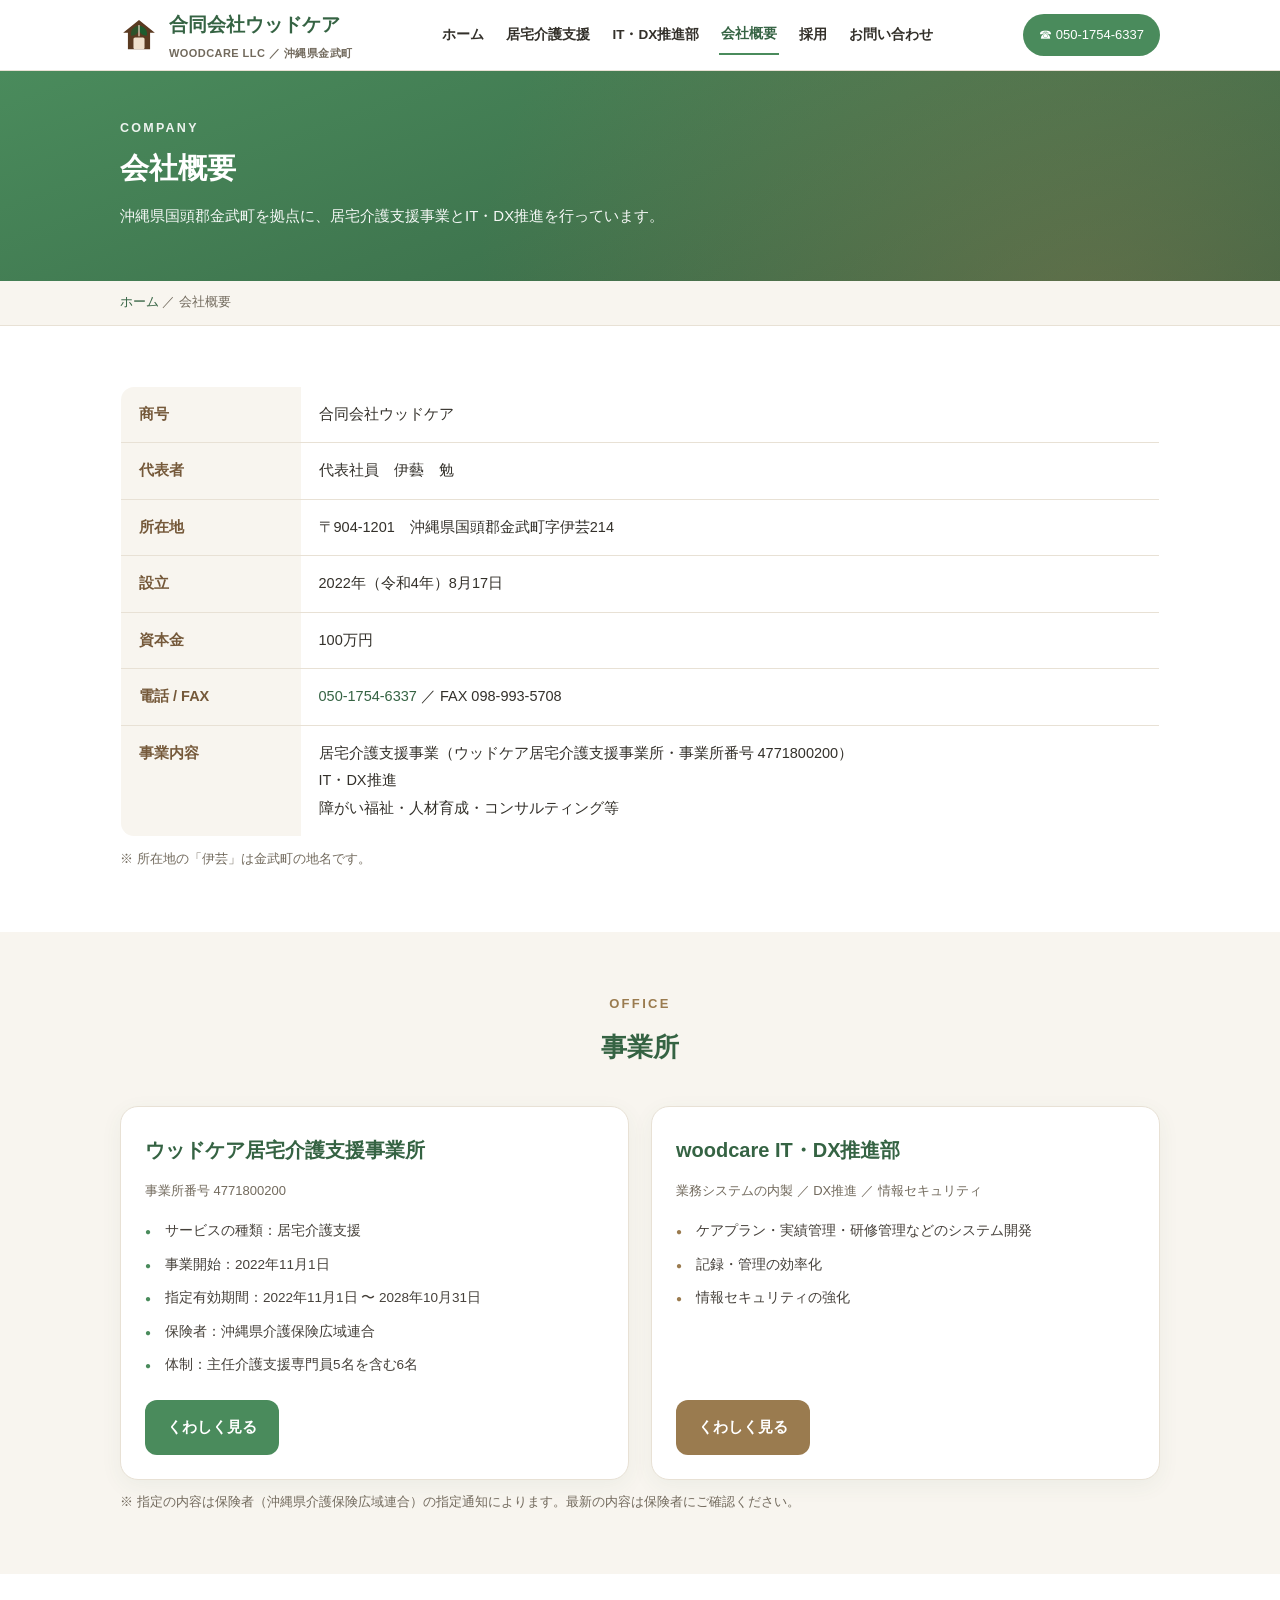
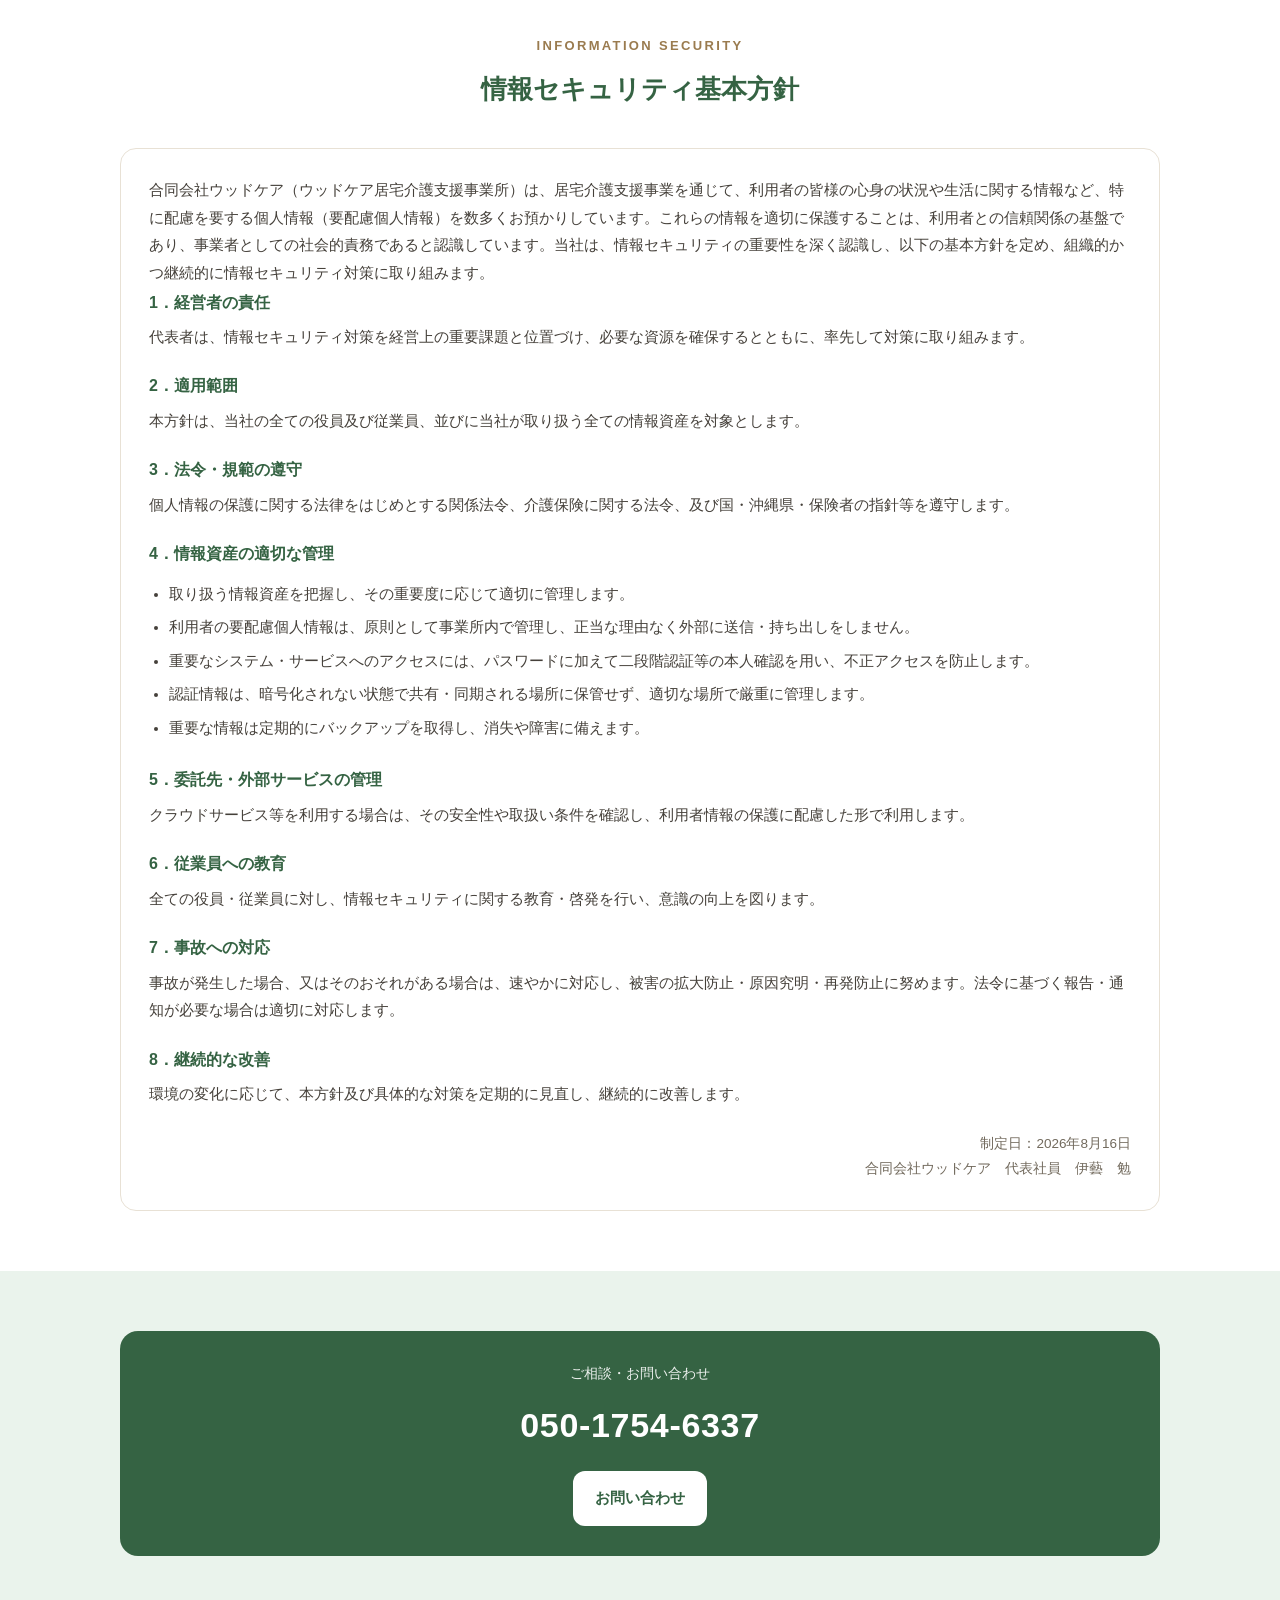
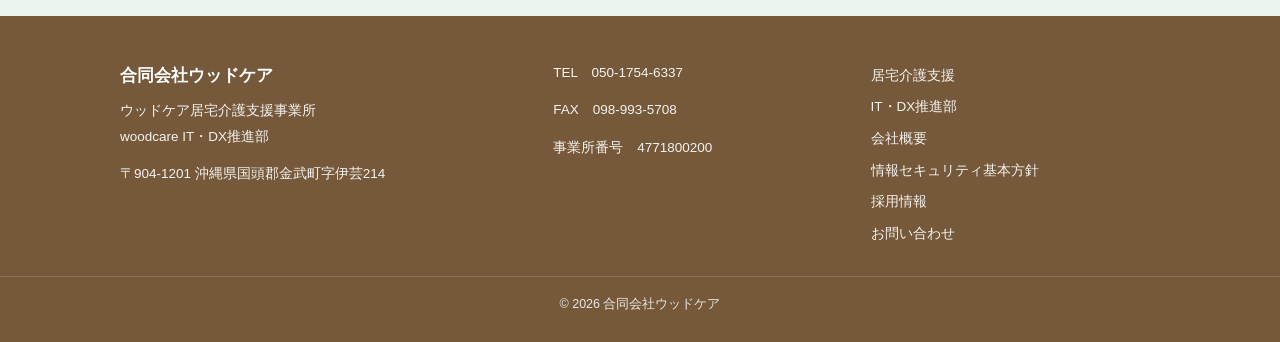
==== company.html @ 5dd9e66e "サイトの土台をつくる（6ページ・共通ヘッダー／フッター・共通CSS） - index / kaigo / dx / company / recruit / contact の6ページ - 全ページ共通" ====
<!DOCTYPE html>
<html lang="ja">
<head>
<meta charset="UTF-8">
<meta name="viewport" content="width=device-width, initial-scale=1.0">
<title>会社概要・情報セキュリティ基本方針｜合同会社ウッドケア</title>
<meta name="description" content="合同会社ウッドケア（沖縄県国頭郡金武町字伊芸214）の会社概要と、情報セキュリティ基本方針を掲載しています。">
<link rel="stylesheet" href="style.css">
<link rel="icon" href="images/logo.svg" type="image/svg+xml">
</head>
<body>

<header>
  <div class="wrap nav">
    <a class="brand" href="index.html">
      <img class="logo" src="images/logo.svg" alt="" width="38" height="38">
      <span>合同会社ウッドケア<small>WOODCARE LLC ／ 沖縄県金武町</small></span>
    </a>
    <ul>
      <li><a href="index.html">ホーム</a></li>
      <li><a href="kaigo.html">居宅介護支援</a></li>
      <li><a href="dx.html">IT・DX推進部</a></li>
      <li><a href="company.html" aria-current="page">会社概要</a></li>
      <li><a href="recruit.html">採用</a></li>
      <li><a href="contact.html">お問い合わせ</a></li>
    </ul>
    <a class="tel" href="tel:05017546337">☎ 050-1754-6337</a>
  </div>
</header>

<div class="pagehead">
  <div class="wrap">
    <div class="t">COMPANY</div>
    <h1>会社概要</h1>
    <p>沖縄県国頭郡金武町を拠点に、居宅介護支援事業とIT・DX推進を行っています。</p>
  </div>
</div>
<div class="crumb"><div class="wrap"><a href="index.html">ホーム</a> ／ 会社概要</div></div>

<section>
  <div class="wrap">
    <table class="table">
      <tr><th>商号</th><td>合同会社ウッドケア</td></tr>
      <tr><th>代表者</th><td>代表社員　伊藝　勉</td></tr>
      <tr><th>所在地</th><td>〒904-1201　沖縄県国頭郡金武町字伊芸214</td></tr>
      <tr><th>設立</th><td>2022年（令和4年）8月17日</td></tr>
      <tr><th>資本金</th><td>100万円</td></tr>
      <tr><th>電話 / FAX</th><td><a href="tel:05017546337">050-1754-6337</a> ／ FAX 098-993-5708</td></tr>
      <tr><th>事業内容</th><td>
        居宅介護支援事業（ウッドケア居宅介護支援事業所・事業所番号 4771800200）<br>
        IT・DX推進<br>
        障がい福祉・人材育成・コンサルティング等
      </td></tr>
    </table>
    <p class="note">※ 所在地の「伊芸」は金武町の地名です。</p>
  </div>
</section>

<section class="band">
  <div class="wrap">
    <div class="sec-head">
      <div class="sec-t">OFFICE</div>
      <h2 class="sec-h">事業所</h2>
    </div>
    <div class="cards2">
      <div class="card care"><div class="body">
        <h3>ウッドケア居宅介護支援事業所</h3>
        <div class="sub">事業所番号 4771800200</div>
        <ul>
          <li>サービスの種類：居宅介護支援</li>
          <li>事業開始：2022年11月1日</li>
          <li>指定有効期間：2022年11月1日 〜 2028年10月31日</li>
          <li>保険者：沖縄県介護保険広域連合</li>
          <li>体制：主任介護支援専門員5名を含む6名</li>
        </ul>
        <div class="more"><a class="btn btn-g" href="kaigo.html">くわしく見る</a></div>
      </div></div>
      <div class="card dx"><div class="body">
        <h3>woodcare IT・DX推進部</h3>
        <div class="sub">業務システムの内製 ／ DX推進 ／ 情報セキュリティ</div>
        <ul>
          <li>ケアプラン・実績管理・研修管理などのシステム開発</li>
          <li>記録・管理の効率化</li>
          <li>情報セキュリティの強化</li>
        </ul>
        <div class="more"><a class="btn btn-b" href="dx.html">くわしく見る</a></div>
      </div></div>
    </div>
    <p class="note">※ 指定の内容は保険者（沖縄県介護保険広域連合）の指定通知によります。最新の内容は保険者にご確認ください。</p>
  </div>
</section>

<section id="security">
  <div class="wrap">
    <div class="sec-head">
      <div class="sec-t">INFORMATION SECURITY</div>
      <h2 class="sec-h">情報セキュリティ基本方針</h2>
    </div>
    <div class="policy">
      <p>合同会社ウッドケア（ウッドケア居宅介護支援事業所）は、居宅介護支援事業を通じて、利用者の皆様の心身の状況や生活に関する情報など、特に配慮を要する個人情報（要配慮個人情報）を数多くお預かりしています。これらの情報を適切に保護することは、利用者との信頼関係の基盤であり、事業者としての社会的責務であると認識しています。当社は、情報セキュリティの重要性を深く認識し、以下の基本方針を定め、組織的かつ継続的に情報セキュリティ対策に取り組みます。</p>

      <h3>1．経営者の責任</h3>
      <p>代表者は、情報セキュリティ対策を経営上の重要課題と位置づけ、必要な資源を確保するとともに、率先して対策に取り組みます。</p>

      <h3>2．適用範囲</h3>
      <p>本方針は、当社の全ての役員及び従業員、並びに当社が取り扱う全ての情報資産を対象とします。</p>

      <h3>3．法令・規範の遵守</h3>
      <p>個人情報の保護に関する法律をはじめとする関係法令、介護保険に関する法令、及び国・沖縄県・保険者の指針等を遵守します。</p>

      <h3>4．情報資産の適切な管理</h3>
      <ul>
        <li>取り扱う情報資産を把握し、その重要度に応じて適切に管理します。</li>
        <li>利用者の要配慮個人情報は、原則として事業所内で管理し、正当な理由なく外部に送信・持ち出しをしません。</li>
        <li>重要なシステム・サービスへのアクセスには、パスワードに加えて二段階認証等の本人確認を用い、不正アクセスを防止します。</li>
        <li>認証情報は、暗号化されない状態で共有・同期される場所に保管せず、適切な場所で厳重に管理します。</li>
        <li>重要な情報は定期的にバックアップを取得し、消失や障害に備えます。</li>
      </ul>

      <h3>5．委託先・外部サービスの管理</h3>
      <p>クラウドサービス等を利用する場合は、その安全性や取扱い条件を確認し、利用者情報の保護に配慮した形で利用します。</p>

      <h3>6．従業員への教育</h3>
      <p>全ての役員・従業員に対し、情報セキュリティに関する教育・啓発を行い、意識の向上を図ります。</p>

      <h3>7．事故への対応</h3>
      <p>事故が発生した場合、又はそのおそれがある場合は、速やかに対応し、被害の拡大防止・原因究明・再発防止に努めます。法令に基づく報告・通知が必要な場合は適切に対応します。</p>

      <h3>8．継続的な改善</h3>
      <p>環境の変化に応じて、本方針及び具体的な対策を定期的に見直し、継続的に改善します。</p>

      <p class="sig">制定日：2026年8月16日<br>合同会社ウッドケア　代表社員　伊藝　勉</p>
    </div>
  </div>
</section>

<section class="band-g">
  <div class="wrap">
    <div class="contactbox">
      <div class="lbl">ご相談・お問い合わせ</div>
      <div class="num"><a href="tel:05017546337">050-1754-6337</a></div>
      <a class="btn btn-w" href="contact.html">お問い合わせ</a>
    </div>
  </div>
</section>

<footer>
  <div class="wrap foot">
    <div>
      <div class="fname">合同会社ウッドケア</div>
      <p>ウッドケア居宅介護支援事業所<br>woodcare IT・DX推進部</p>
      <p>〒904-1201 沖縄県国頭郡金武町字伊芸214</p>
    </div>
    <div>
      <p>TEL　<a href="tel:05017546337">050-1754-6337</a></p>
      <p>FAX　098-993-5708</p>
      <p>事業所番号　4771800200</p>
    </div>
    <div>
      <ul>
        <li><a href="kaigo.html">居宅介護支援</a></li>
        <li><a href="dx.html">IT・DX推進部</a></li>
        <li><a href="company.html">会社概要</a></li>
        <li><a href="company.html#security">情報セキュリティ基本方針</a></li>
        <li><a href="recruit.html">採用情報</a></li>
        <li><a href="contact.html">お問い合わせ</a></li>
      </ul>
    </div>
  </div>
  <div class="copy">© 2026 合同会社ウッドケア</div>
</footer>

</body>
</html>
---- style.css ----
@charset "UTF-8";
/* ============================================================
   合同会社ウッドケア コーポレートサイト 共通スタイル
   茶（木）＋緑（葉）／温かい × 先進的／スマホ対応
   色は下書き（woodcare_home.html）の値をそのまま引き継いでいる。
   **色の定義はこの1か所だけ。** 各ページで色コードを書かない。
   ============================================================ */

:root{
  --green:#4a8b5c; --green-d:#356343; --green-l:#eaf3ec;
  --brown:#9a7b4f; --brown-d:#75593a; --brown-l:#f4efe6;
  --cream:#f8f5ef; --ink:#33302a; --muted:#726a5d; --line:#e8e1d5;
  --warn:#8a4b00; --warn-l:#fff4e3;
  --wrap:1080px;
}

*{box-sizing:border-box;margin:0;padding:0}
html{scroll-behavior:smooth}
body{
  font-family:"Hiragino Kaku Gothic ProN","Yu Gothic","Meiryo",sans-serif;
  color:var(--ink);background:#fff;line-height:1.9;
  -webkit-font-smoothing:antialiased;
}
a{color:var(--green-d);text-decoration:none}
a:hover{text-decoration:underline}
img{max-width:100%;height:auto;display:block}
.wrap{max-width:var(--wrap);margin:0 auto;padding:0 20px}
.sr-only{position:absolute;width:1px;height:1px;overflow:hidden;clip:rect(0 0 0 0);white-space:nowrap}

/* ---------------- ヘッダー（全ページ共通） ---------------- */
header{
  position:sticky;top:0;z-index:50;background:rgba(255,255,255,.95);
  backdrop-filter:blur(8px);border-bottom:1px solid var(--line);
}
.nav{display:flex;align-items:center;justify-content:space-between;gap:16px;min-height:70px;flex-wrap:wrap}
.brand{display:flex;align-items:center;gap:11px;font-weight:800;color:var(--green-d);font-size:19px}
.brand:hover{text-decoration:none}
.brand small{display:block;font-size:11px;color:var(--muted);font-weight:600;letter-spacing:.04em}
.brand .logo{width:38px;height:38px;flex:0 0 38px}
.nav ul{display:flex;gap:18px;list-style:none;align-items:center;flex-wrap:wrap}
.nav ul a{color:var(--ink);font-weight:600;font-size:13.5px;padding:6px 2px;display:inline-block}
.nav ul a:hover{color:var(--green);text-decoration:none}
/* いま開いているページを強調する */
.nav ul a[aria-current="page"]{
  color:var(--green-d);border-bottom:2.5px solid var(--green);
}
.nav .tel{background:var(--green);color:#fff!important;padding:9px 16px;border-radius:999px;font-size:13px}
.nav .tel:hover{background:var(--green-d);text-decoration:none}
@media(max-width:860px){
  .nav{min-height:auto;padding:12px 0}
  .nav ul{gap:12px;font-size:13px;width:100%;order:3}
  .nav ul a{font-size:13px}
}

/* ---------------- ページ見出し（下層ページ） ---------------- */
.pagehead{background:linear-gradient(160deg,var(--green) 0%,var(--green-d) 100%);color:#fff;position:relative;overflow:hidden}
.pagehead:before{content:"";position:absolute;inset:0;background:radial-gradient(circle at 85% 120%,rgba(154,123,79,.4),transparent 55%)}
.pagehead .wrap{position:relative;padding:46px 20px 50px}
.pagehead .t{font-size:12.5px;font-weight:800;letter-spacing:.18em;opacity:.9}
.pagehead h1{font-size:29px;font-weight:800;margin-top:6px;line-height:1.5}
.pagehead p{margin-top:12px;font-size:15px;opacity:.95;max-width:760px}
@media(max-width:860px){.pagehead h1{font-size:23px}}

/* パンくず */
.crumb{background:var(--cream);border-bottom:1px solid var(--line);font-size:12.5px;color:var(--muted)}
.crumb .wrap{padding:10px 20px}

/* ---------------- ヒーロー（ホームのみ） ---------------- */
.hero{position:relative;background:linear-gradient(160deg,var(--green) 0%,var(--green-d) 100%);color:#fff;overflow:hidden}
.hero:before{content:"";position:absolute;inset:0;background:radial-gradient(circle at 82% 118%,rgba(154,123,79,.4),transparent 55%)}
.hero .wrap{position:relative;display:grid;grid-template-columns:1.05fr .95fr;gap:36px;align-items:center;padding:60px 20px 66px}
.hero .badge{display:inline-block;background:rgba(255,255,255,.16);border:1px solid rgba(255,255,255,.32);border-radius:999px;padding:6px 15px;font-size:12.5px;font-weight:700;margin-bottom:18px}
.hero h1{font-size:32px;line-height:1.55;font-weight:800;margin-bottom:16px}
.hero h1 small{display:block;font-size:15.5px;font-weight:600;opacity:.92;margin-top:12px}
.hero p{font-size:15px;opacity:.95;margin-bottom:24px}
.hero .cta{display:flex;gap:12px;flex-wrap:wrap}
.hero .photo{min-height:280px;background:rgba(255,255,255,.1);border-color:rgba(255,255,255,.5);color:#fff}
@media(max-width:860px){
  .hero .wrap{grid-template-columns:1fr;padding:44px 20px 50px}
  .hero h1{font-size:25px}
}

/* ---------------- ボタン ---------------- */
.btn{display:inline-flex;align-items:center;gap:7px;padding:13px 22px;border-radius:12px;font-weight:700;font-size:15px}
.btn:hover{text-decoration:none}
.btn-w{background:#fff;color:var(--green-d)}.btn-w:hover{background:#eef6ef}
.btn-o{border:1.5px solid rgba(255,255,255,.8);color:#fff}.btn-o:hover{background:rgba(255,255,255,.12)}
.btn-g{background:var(--green);color:#fff}.btn-g:hover{background:var(--green-d)}
.btn-b{background:var(--brown);color:#fff}.btn-b:hover{background:var(--brown-d)}
.btn-line{border:1.5px solid var(--green);color:var(--green-d);background:#fff}
.btn-line:hover{background:var(--green-l)}

/* ---------------- セクション ---------------- */
section{padding:60px 0}
.band{background:var(--cream)}
.band-g{background:var(--green-l)}
.band-b{background:var(--brown-l)}
.sec-head{text-align:center;margin-bottom:34px}
.sec-t{font-size:13px;font-weight:800;color:var(--brown);letter-spacing:.18em}
.sec-h{font-size:26px;font-weight:800;color:var(--green-d);margin-top:6px}
.lead{font-size:15.5px;color:#45403a;max-width:800px;margin:0 auto;text-align:center}
h2.plain{font-size:21px;color:var(--green-d);margin:34px 0 12px;font-weight:800}
h3.plain{font-size:17px;color:var(--brown-d);margin:24px 0 8px;font-weight:800}
p+p{margin-top:12px}
@media(max-width:860px){.sec-h{font-size:21px}section{padding:44px 0}}

/* ---------------- 写真の枠（写真が入るまでの置き場所） ---------------- */
.photo{
  background:repeating-linear-gradient(45deg,#f2ede3,#f2ede3 12px,#efe9dd 12px,#efe9dd 24px);
  border:2px dashed var(--brown);border-radius:16px;
  display:flex;flex-direction:column;align-items:center;justify-content:center;
  color:var(--brown-d);font-size:14px;font-weight:600;min-height:200px;gap:6px;
  text-align:center;padding:16px;
}
.photo .em{font-size:30px}

/* ---------------- カード類 ---------------- */
.cards2{display:grid;grid-template-columns:1fr 1fr;gap:22px}
.cards3{display:grid;grid-template-columns:repeat(3,1fr);gap:20px}
.cards4{display:grid;grid-template-columns:repeat(4,1fr);gap:16px}
@media(max-width:860px){.cards2,.cards3{grid-template-columns:1fr}.cards4{grid-template-columns:1fr 1fr}}

.card{background:#fff;border:1px solid var(--line);border-radius:18px;overflow:hidden;box-shadow:0 6px 22px rgba(53,99,67,.06);display:flex;flex-direction:column}
.card .top{padding:14px 22px;font-size:12.5px;font-weight:800;letter-spacing:.1em;color:#fff}
.card.care .top{background:var(--green)}
.card.dx .top{background:var(--brown)}
.card .body{padding:24px;display:flex;flex-direction:column;gap:10px;flex:1}
.card h3{font-size:20px;color:var(--green-d)}
.card .sub{font-size:13px;color:var(--muted)}
.card p{font-size:14px;color:#45403a}
.card ul{list-style:none;font-size:13.5px;color:#45403a}
.card li{padding:4px 0 4px 20px;position:relative}
.card li:before{content:"●";color:var(--green);position:absolute;left:0;font-size:10px;top:8px}
.card.dx li:before{color:var(--brown)}
.card .more{margin-top:auto;padding-top:8px}

.stat{background:#fff;border:1px solid var(--line);border-radius:16px;padding:22px;text-align:center}
.stat .n{font-size:26px;font-weight:800;color:var(--green)}
.stat .l{font-size:12.5px;color:var(--muted);margin-top:6px}

.voice{background:#fff;border:1px solid var(--line);border-radius:16px;padding:24px;position:relative}
.voice:before{content:"”";position:absolute;top:6px;right:18px;font-size:56px;color:var(--green-l);font-family:Georgia,serif;line-height:1}
.voice p{font-size:14.5px;color:#45403a;position:relative}
.voice .who{margin-top:10px;font-size:13px;color:var(--muted)}

/* 2カラム（写真＋文章） */
.split{display:grid;grid-template-columns:1fr 1.25fr;gap:36px;align-items:center}
.split.rev{grid-template-columns:1.25fr 1fr}
@media(max-width:860px){.split,.split.rev{grid-template-columns:1fr}}
.split p{font-size:15px;color:#45403a}
.split .sig{text-align:right;color:var(--muted);font-size:14px;margin-top:10px}

/* ---------------- 表（会社概要など） ---------------- */
.table{width:100%;border-collapse:collapse;background:#fff;border:1px solid var(--line);border-radius:14px;overflow:hidden}
.table th,.table td{padding:14px 18px;border-bottom:1px solid var(--line);font-size:14.5px;text-align:left;vertical-align:top}
.table th{background:var(--cream);color:var(--brown-d);font-weight:800;width:180px;white-space:nowrap}
.table tr:last-child th,.table tr:last-child td{border-bottom:0}
@media(max-width:640px){
  .table th,.table td{display:block;width:auto}
  .table th{border-bottom:0;padding-bottom:4px}
  .table td{padding-top:0}
}

/* ---------------- 情報セキュリティ基本方針 ---------------- */
.policy{background:#fff;border:1px solid var(--line);border-radius:16px;padding:28px}
.policy h3{font-size:16px;color:var(--green-d);margin:20px 0 6px;font-weight:800}
.policy h3:first-of-type{margin-top:0}
.policy p,.policy li{font-size:14.5px;color:#45403a}
.policy ul{margin:8px 0 0 20px}
.policy li{padding:3px 0}
.policy .sig{margin-top:22px;text-align:right;color:var(--muted);font-size:13.5px}
@media(max-width:860px){.policy{padding:20px}}

/* ---------------- お知らせ ---------------- */
.news{list-style:none;background:#fff;border:1px solid var(--line);border-radius:14px;overflow:hidden}
.news li{display:flex;gap:18px;padding:14px 20px;border-bottom:1px solid var(--line);font-size:14.5px}
.news li:last-child{border-bottom:0}
.news .d{color:var(--brown);font-weight:700;white-space:nowrap}
@media(max-width:640px){.news li{flex-direction:column;gap:2px}}

/* ---------------- 「これから決めること」の印 ---------------- */
.todo{
  background:var(--warn-l);border:1px dashed var(--warn);border-radius:12px;
  padding:14px 18px;font-size:13.5px;color:var(--warn);margin-top:14px;
}
.todo b{color:var(--warn)}
.note{font-size:13px;color:var(--muted);margin-top:10px}

/* ---------------- 連絡先の箱 ---------------- */
.contactbox{background:var(--green-d);color:#fff;border-radius:18px;padding:30px;text-align:center}
.contactbox .lbl{font-size:13.5px;opacity:.9}
.contactbox .num{font-size:34px;font-weight:800;letter-spacing:.02em;margin:6px 0 14px}
.contactbox .num a{color:#fff}
@media(max-width:640px){.contactbox .num{font-size:26px}}

/* ---------------- フッター（全ページ共通） ---------------- */
footer{background:var(--brown-d);color:#fff;padding:44px 0 26px;margin-top:0}
footer a{color:#fff}
.foot{display:grid;grid-template-columns:1.4fr 1fr 1fr;gap:28px}
@media(max-width:860px){.foot{grid-template-columns:1fr}}
footer .fname{font-weight:800;font-size:17px;margin-bottom:6px}
footer p,footer li{font-size:13.5px;opacity:.92}
footer ul{list-style:none}
footer li{padding:3px 0}
.copy{border-top:1px solid rgba(255,255,255,.2);margin-top:26px;padding-top:16px;text-align:center;font-size:12.5px;opacity:.85}
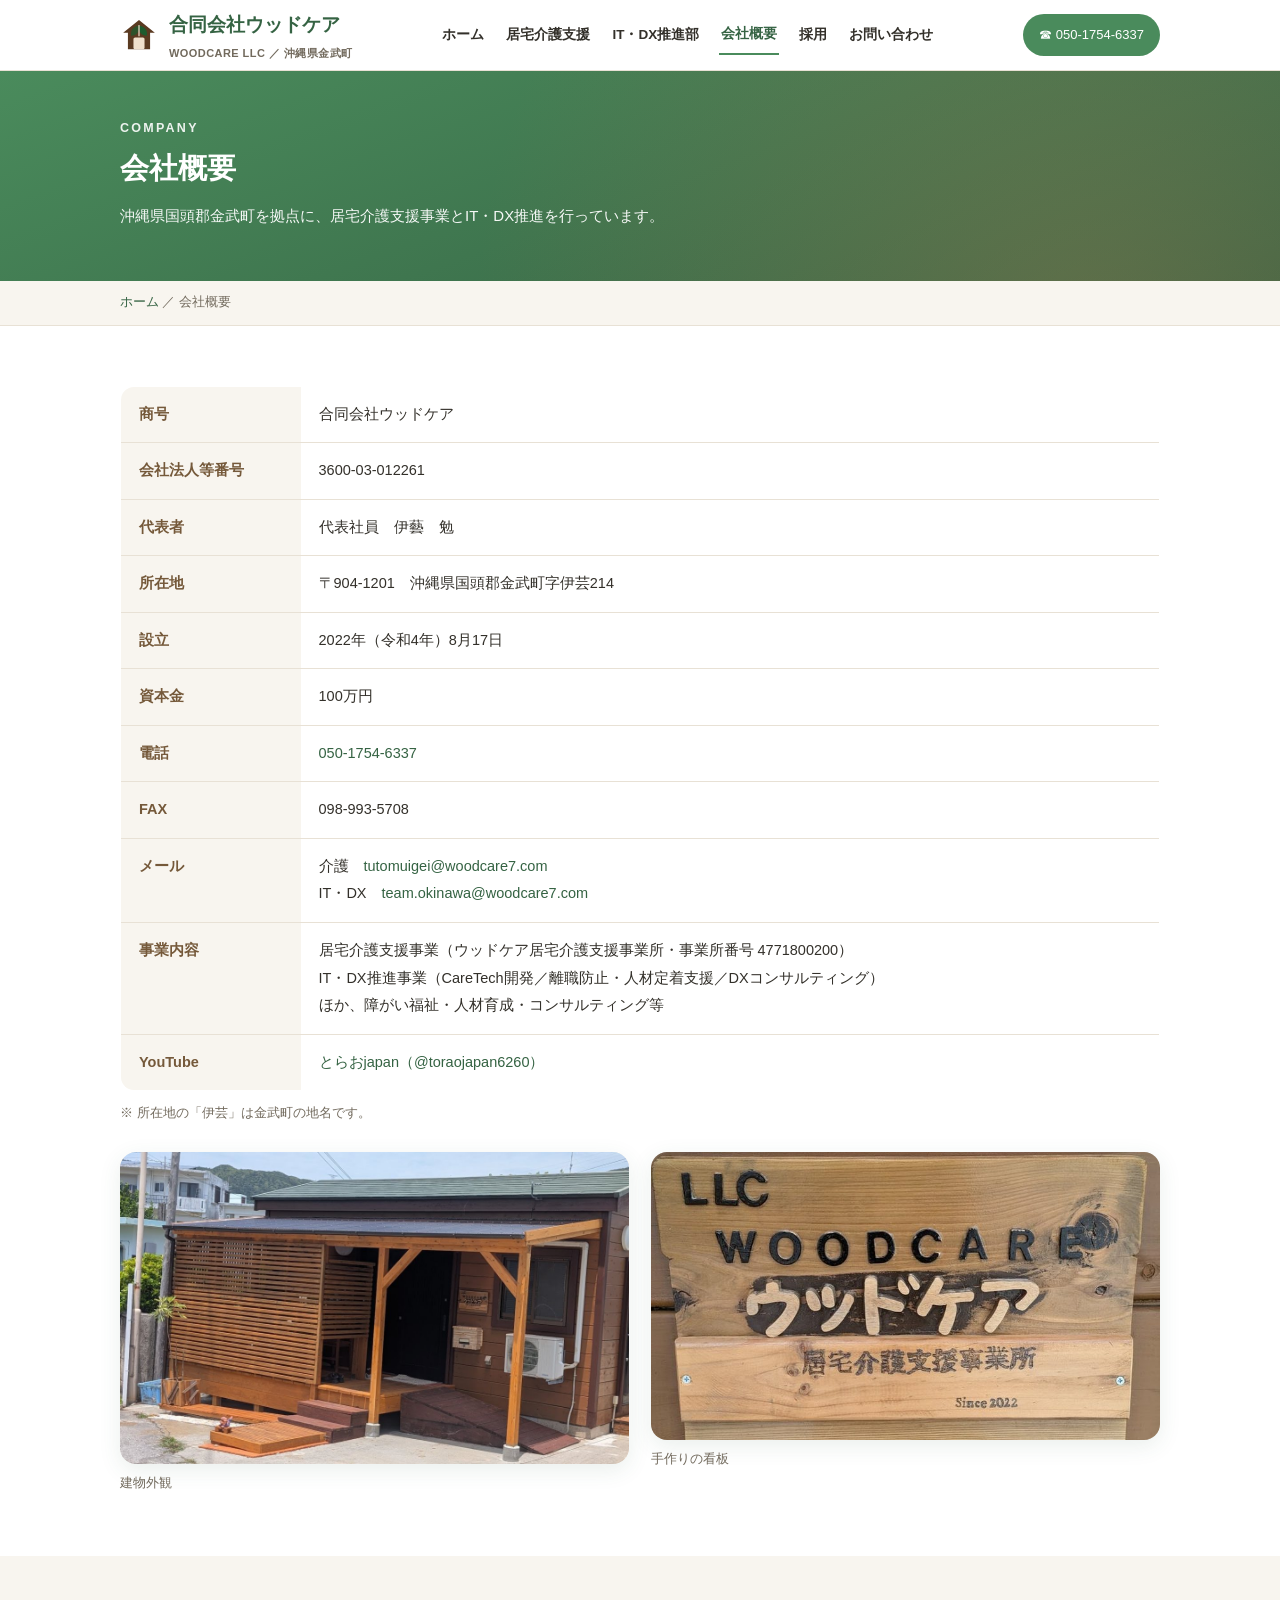
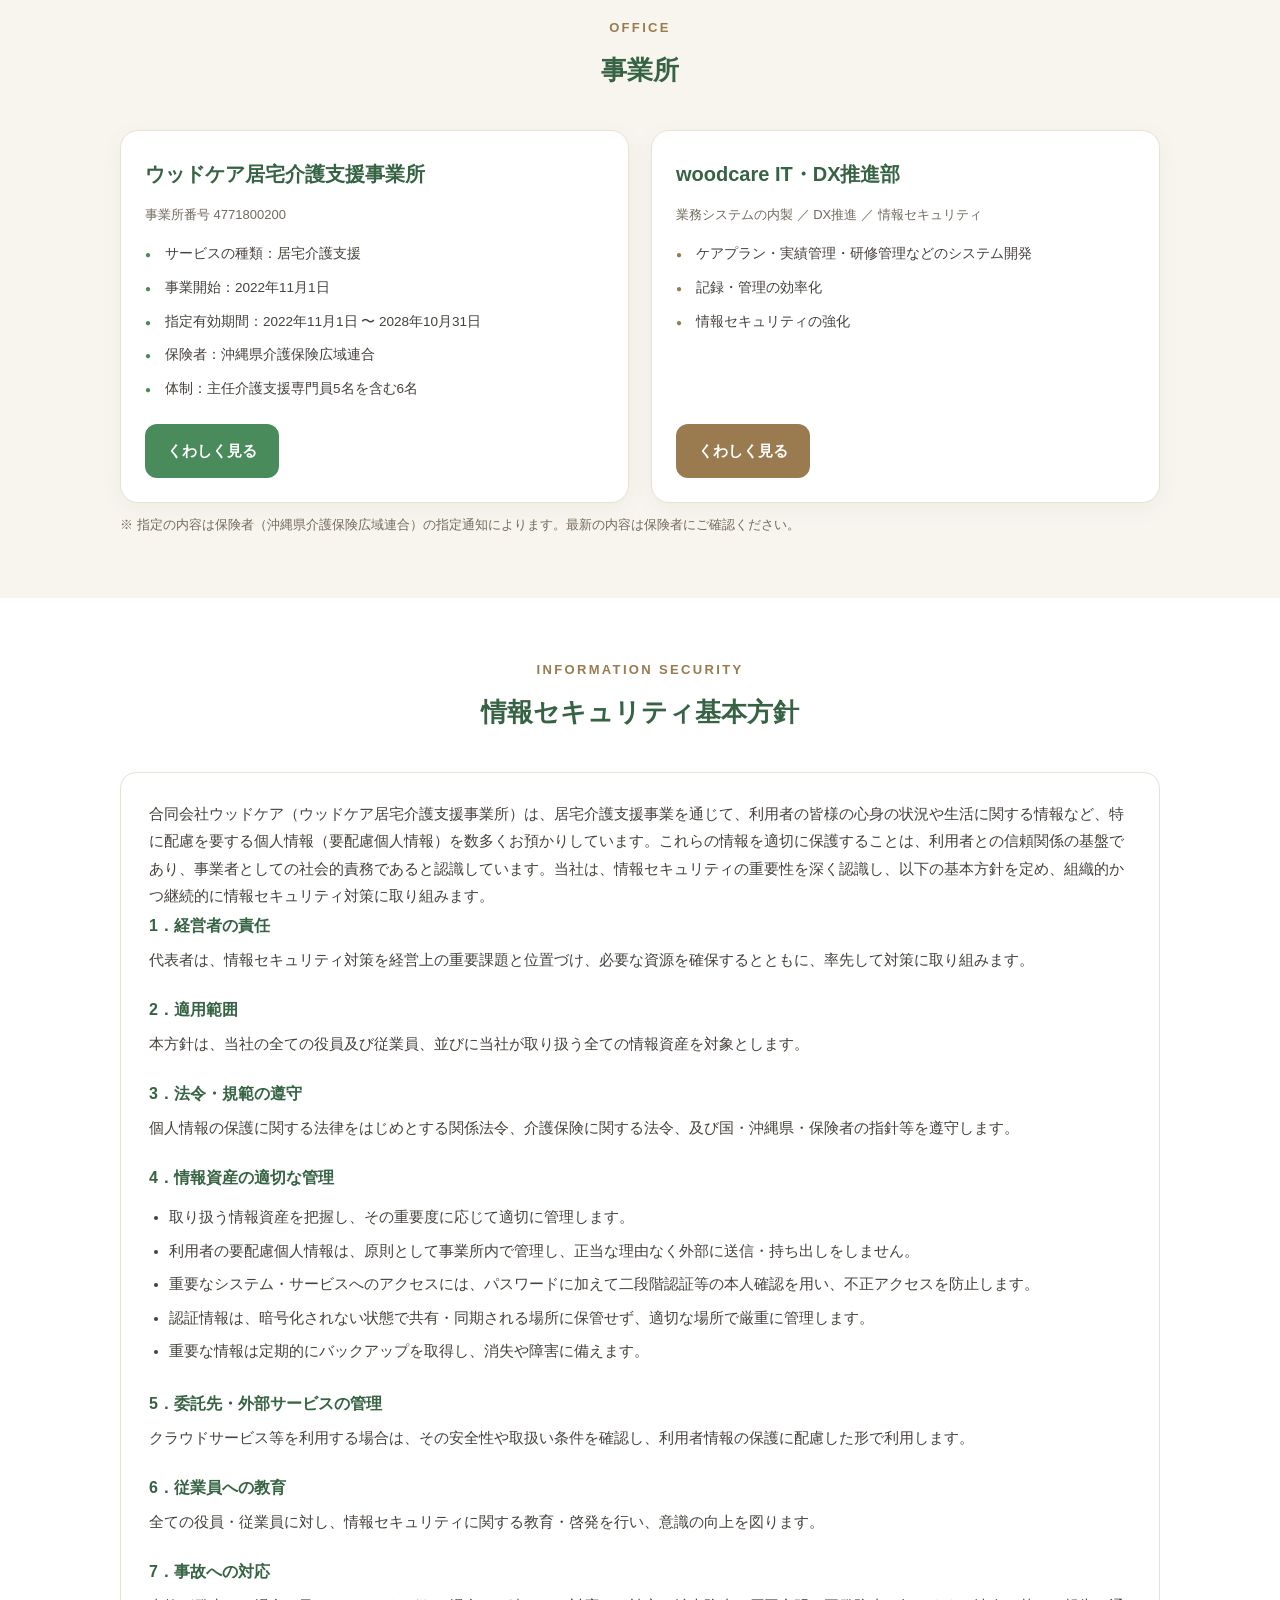
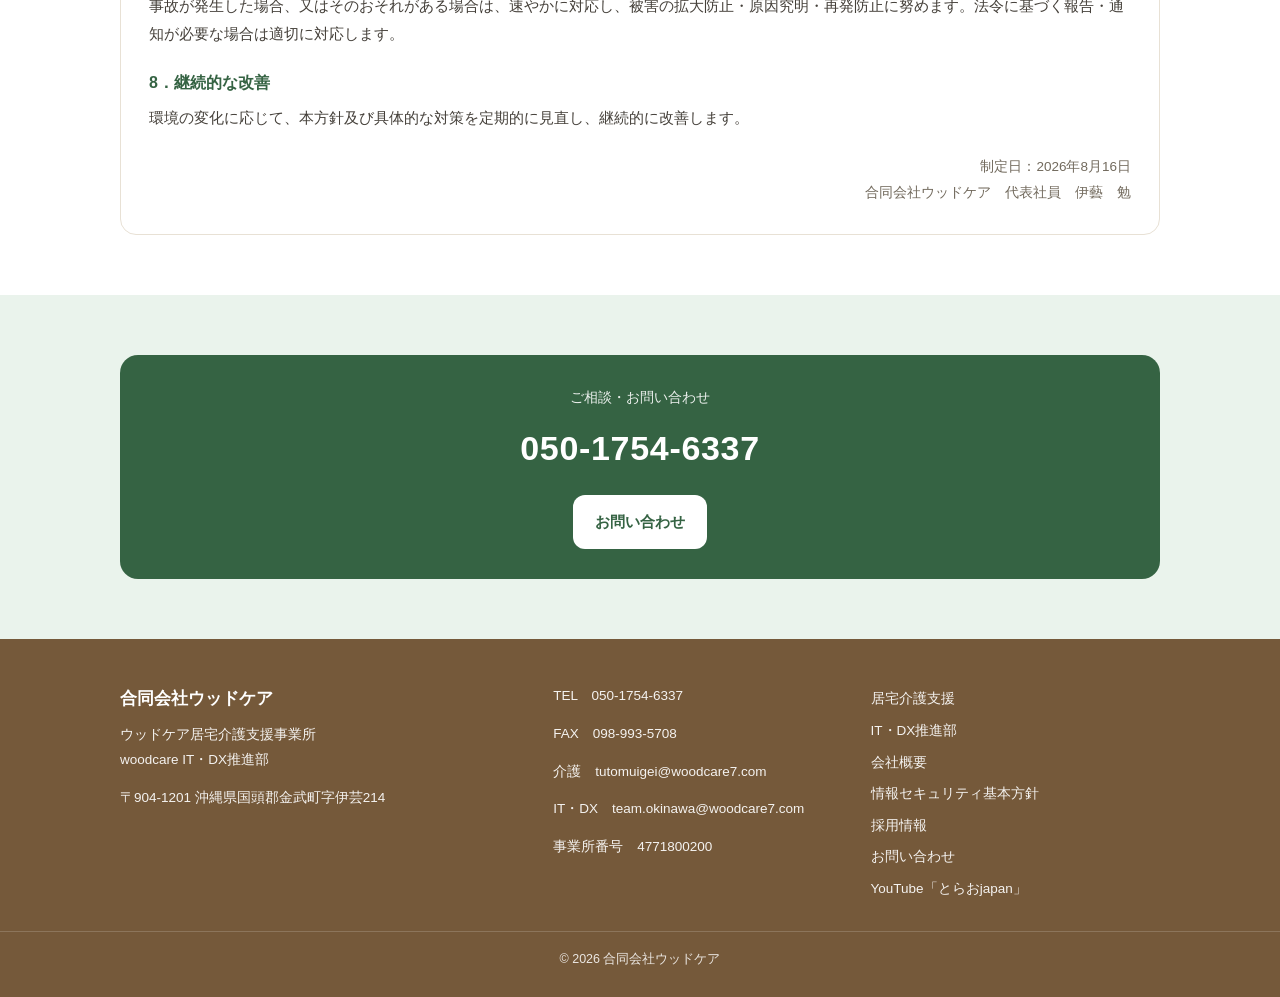
==== commit c3c634f4: "設計書と写真10枚を反映（3本柱・採用B・リンク・会社情報・実写真） 設計書 ウッドケア_サイト設計書.md.docx のとおりに 6 ページの中身を直した。  - IT・DX推進部：3本柱（Care" ====
--- a/company.html
+++ b/company.html
@@ -41,18 +41,29 @@
   <div class="wrap">
     <table class="table">
       <tr><th>商号</th><td>合同会社ウッドケア</td></tr>
+      <tr><th>会社法人等番号</th><td>3600-03-012261</td></tr>
       <tr><th>代表者</th><td>代表社員　伊藝　勉</td></tr>
       <tr><th>所在地</th><td>〒904-1201　沖縄県国頭郡金武町字伊芸214</td></tr>
       <tr><th>設立</th><td>2022年（令和4年）8月17日</td></tr>
       <tr><th>資本金</th><td>100万円</td></tr>
-      <tr><th>電話 / FAX</th><td><a href="tel:05017546337">050-1754-6337</a> ／ FAX 098-993-5708</td></tr>
+      <tr><th>電話</th><td><a href="tel:05017546337">050-1754-6337</a></td></tr>
+      <tr><th>FAX</th><td>098-993-5708</td></tr>
+      <tr><th>メール</th><td>
+        介護　<a href="mailto:tutomuigei@woodcare7.com">tutomuigei@woodcare7.com</a><br>
+        IT・DX　<a href="mailto:team.okinawa@woodcare7.com">team.okinawa@woodcare7.com</a>
+      </td></tr>
       <tr><th>事業内容</th><td>
         居宅介護支援事業（ウッドケア居宅介護支援事業所・事業所番号 4771800200）<br>
-        IT・DX推進<br>
-        障がい福祉・人材育成・コンサルティング等
+        IT・DX推進事業（CareTech開発／離職防止・人材定着支援／DXコンサルティング）<br>
+        ほか、障がい福祉・人材育成・コンサルティング等
       </td></tr>
+      <tr><th>YouTube</th><td><a href="https://www.youtube.com/@toraojapan6260" target="_blank" rel="noopener">とらおjapan（@toraojapan6260）</a></td></tr>
     </table>
     <p class="note">※ 所在地の「伊芸」は金武町の地名です。</p>
+    <div class="cards2" style="margin-top:26px">
+      <div><div class="pic"><img src="images/building.jpg" alt="ウッドケアの建物外観" width="1142" height="700" loading="lazy"></div><p class="cap">建物外観</p></div>
+      <div><div class="pic"><img src="images/sign.jpg" alt="手作りの看板" width="800" height="453" loading="lazy"></div><p class="cap">手作りの看板</p></div>
+    </div>
   </div>
 </section>
 
@@ -154,6 +165,8 @@
     <div>
       <p>TEL　<a href="tel:05017546337">050-1754-6337</a></p>
       <p>FAX　098-993-5708</p>
+      <p>介護　<a href="mailto:tutomuigei@woodcare7.com">tutomuigei@woodcare7.com</a></p>
+      <p>IT・DX　<a href="mailto:team.okinawa@woodcare7.com">team.okinawa@woodcare7.com</a></p>
       <p>事業所番号　4771800200</p>
     </div>
     <div>
@@ -164,6 +177,7 @@
         <li><a href="company.html#security">情報セキュリティ基本方針</a></li>
         <li><a href="recruit.html">採用情報</a></li>
         <li><a href="contact.html">お問い合わせ</a></li>
+        <li><a href="https://www.youtube.com/@toraojapan6260" target="_blank" rel="noopener">YouTube「とらおjapan」</a></li>
       </ul>
     </div>
   </div>
--- a/style.css
+++ b/style.css
@@ -104,6 +104,28 @@
 p+p{margin-top:12px}
 @media(max-width:860px){.sec-h{font-size:21px}section{padding:44px 0}}
 
+/* ---------------- 写真 ---------------- */
+.pic{border-radius:16px;overflow:hidden;box-shadow:0 6px 22px rgba(53,99,67,.10);background:var(--cream)}
+.pic img{width:100%;height:100%;object-fit:cover;display:block}
+.pic.tall img{aspect-ratio:4/5}
+.pic.wide img{aspect-ratio:16/9}
+.hero .pic{box-shadow:0 10px 34px rgba(0,0,0,.22)}
+.cap{font-size:12.5px;color:var(--muted);margin-top:8px}
+
+/* ギャラリー */
+.gallery{display:grid;grid-template-columns:repeat(3,1fr);gap:16px}
+@media(max-width:860px){.gallery{grid-template-columns:1fr 1fr}}
+.gallery figure{margin:0}
+.gallery .pic img{aspect-ratio:4/3}
+.gallery figcaption{font-size:12.5px;color:var(--muted);margin-top:6px;text-align:center}
+
+/* YouTube */
+.tube{display:grid;grid-template-columns:1fr 1.1fr;gap:28px;align-items:center}
+@media(max-width:860px){.tube{grid-template-columns:1fr}}
+.tube .box{background:#fff;border:1px solid var(--line);border-radius:18px;padding:26px}
+.tube h3{font-size:20px;color:var(--green-d);margin-bottom:8px}
+.tube p{font-size:14.5px;color:#45403a;margin-bottom:14px}
+
 /* ---------------- 写真の枠（写真が入るまでの置き場所） ---------------- */
 .photo{
   background:repeating-linear-gradient(45deg,#f2ede3,#f2ede3 12px,#efe9dd 12px,#efe9dd 24px);
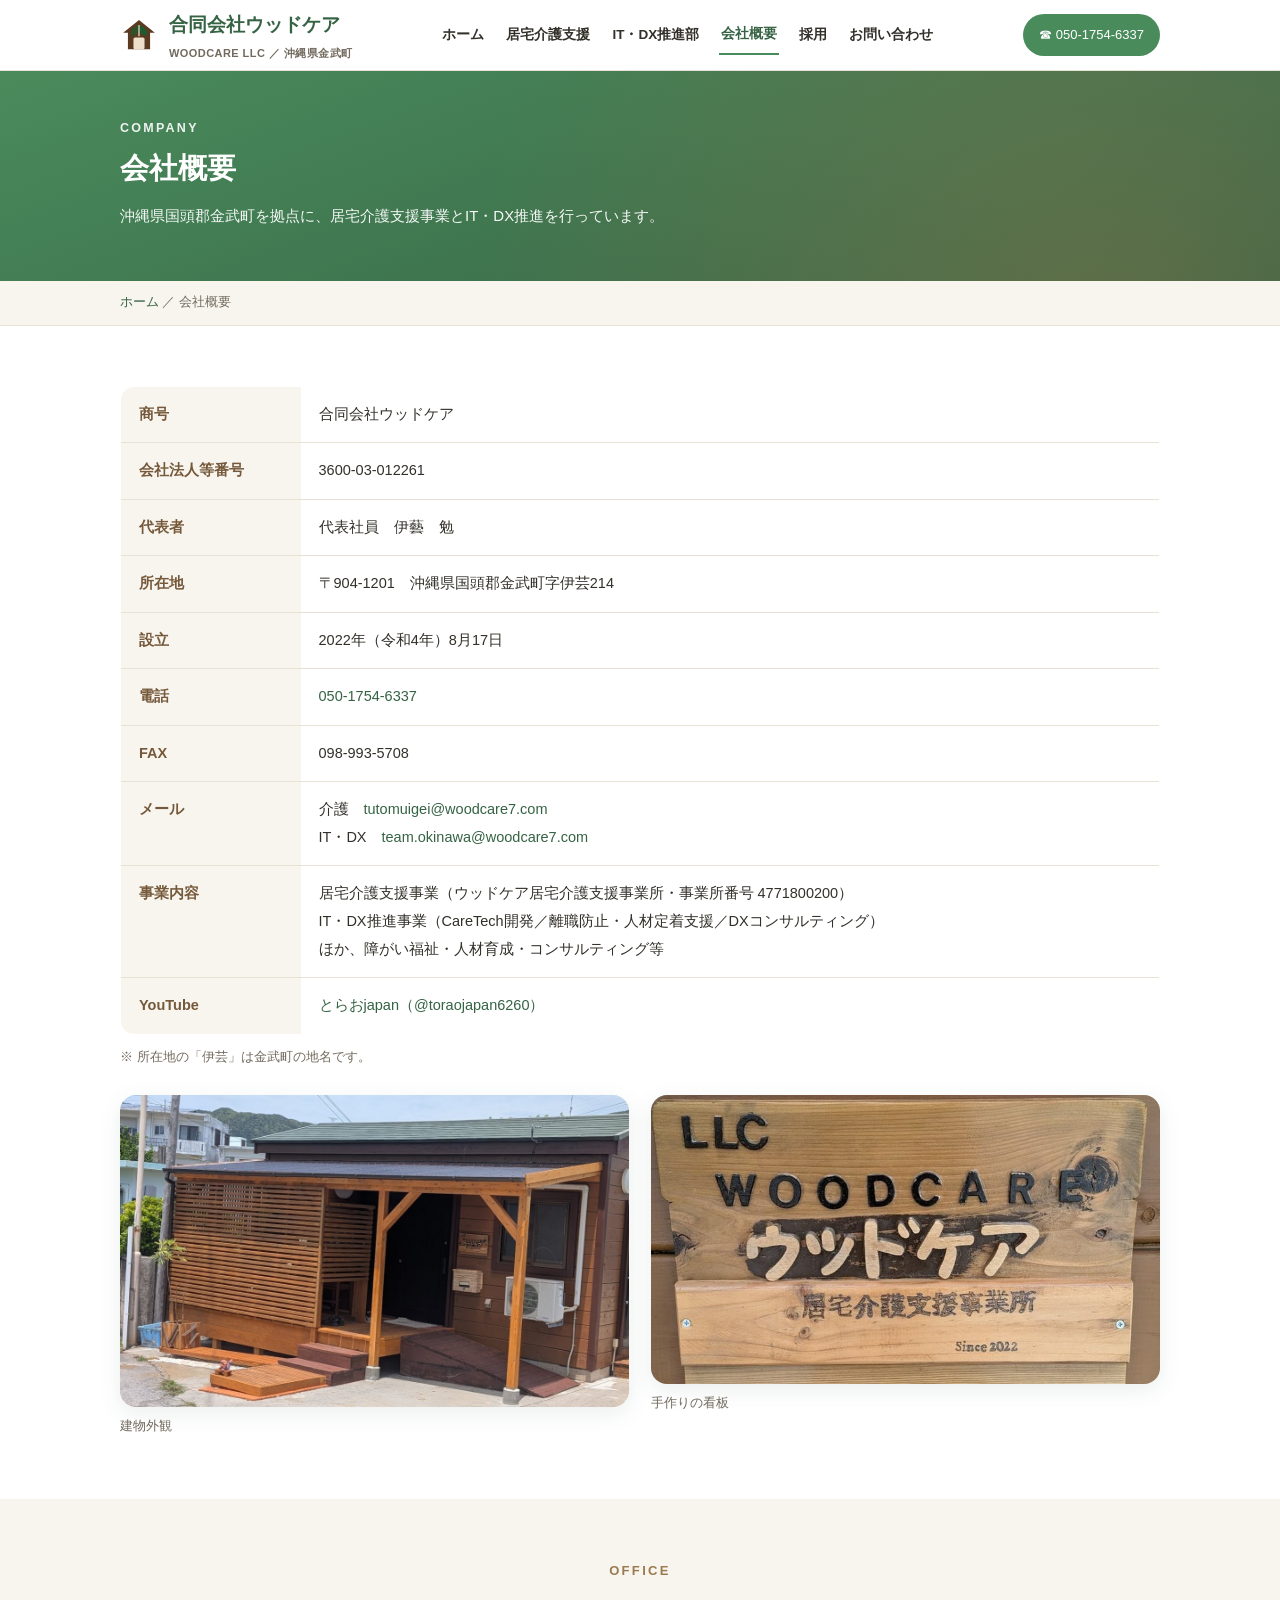
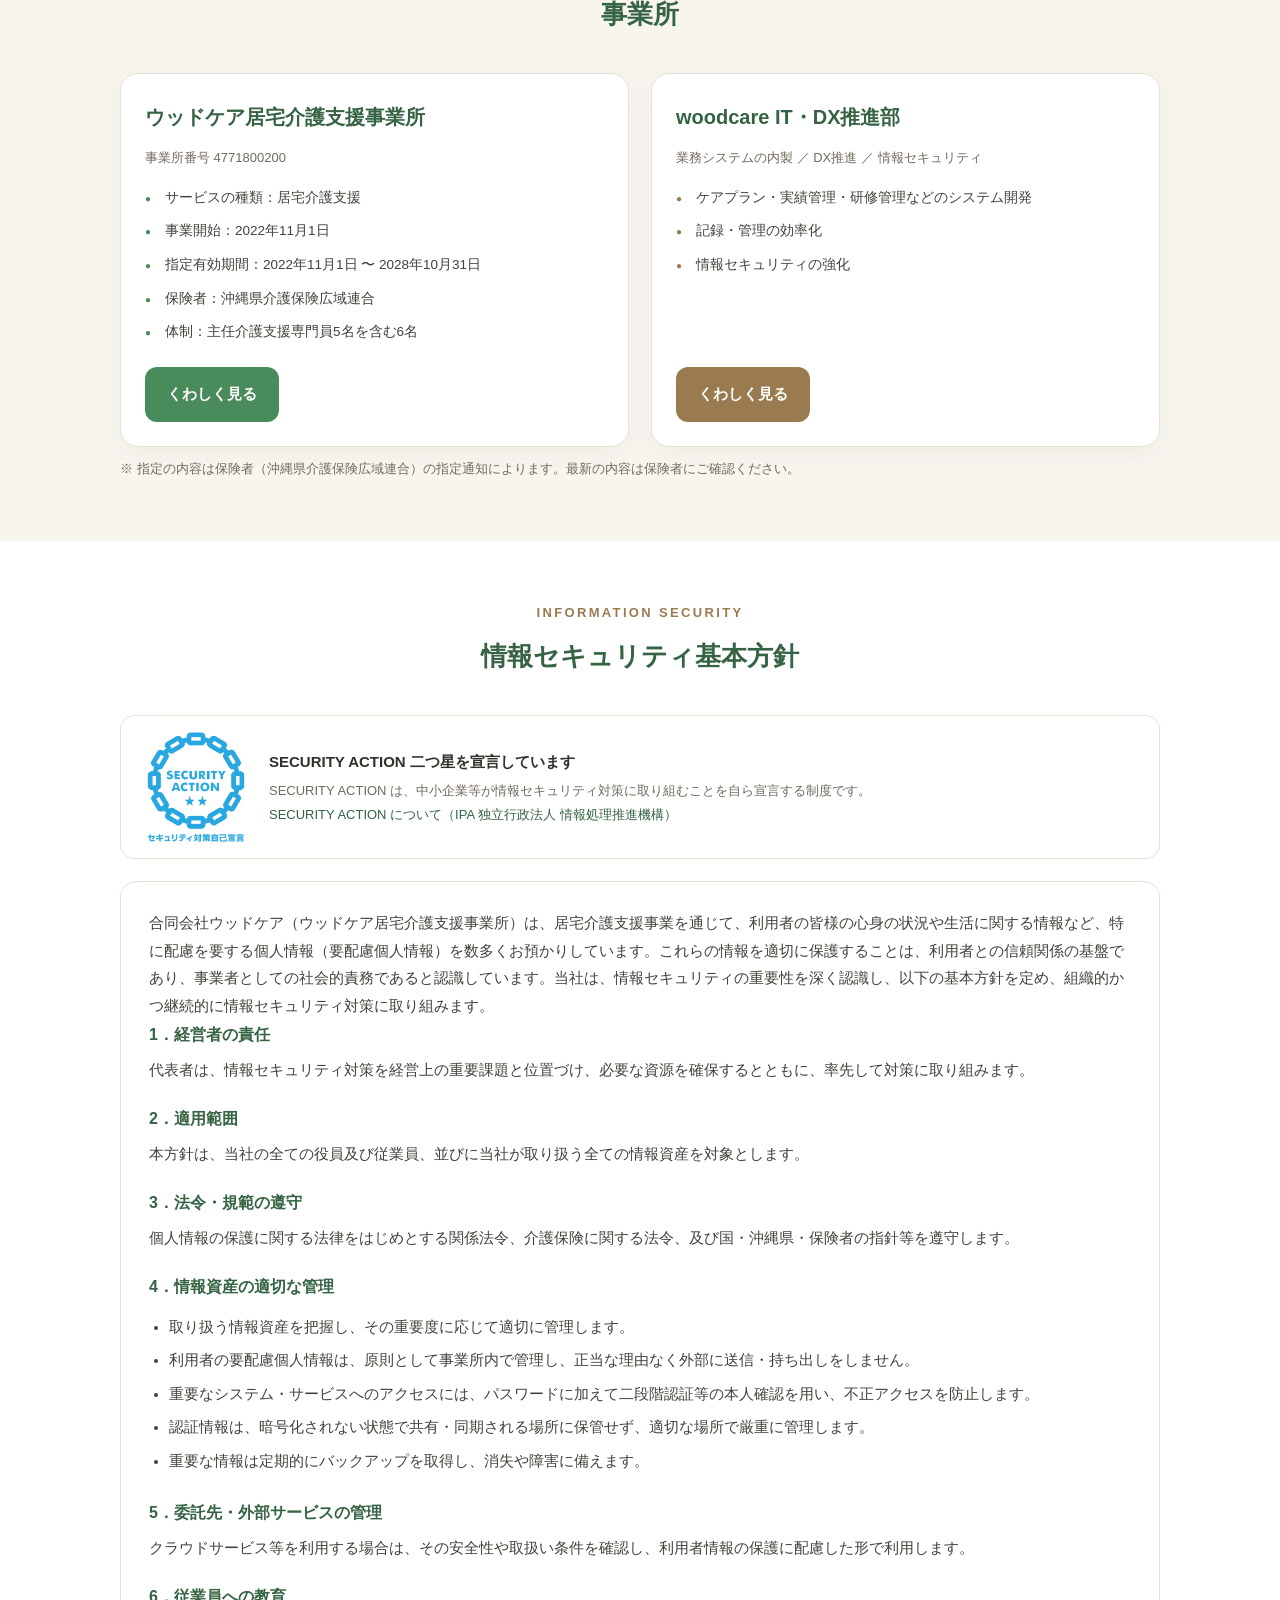
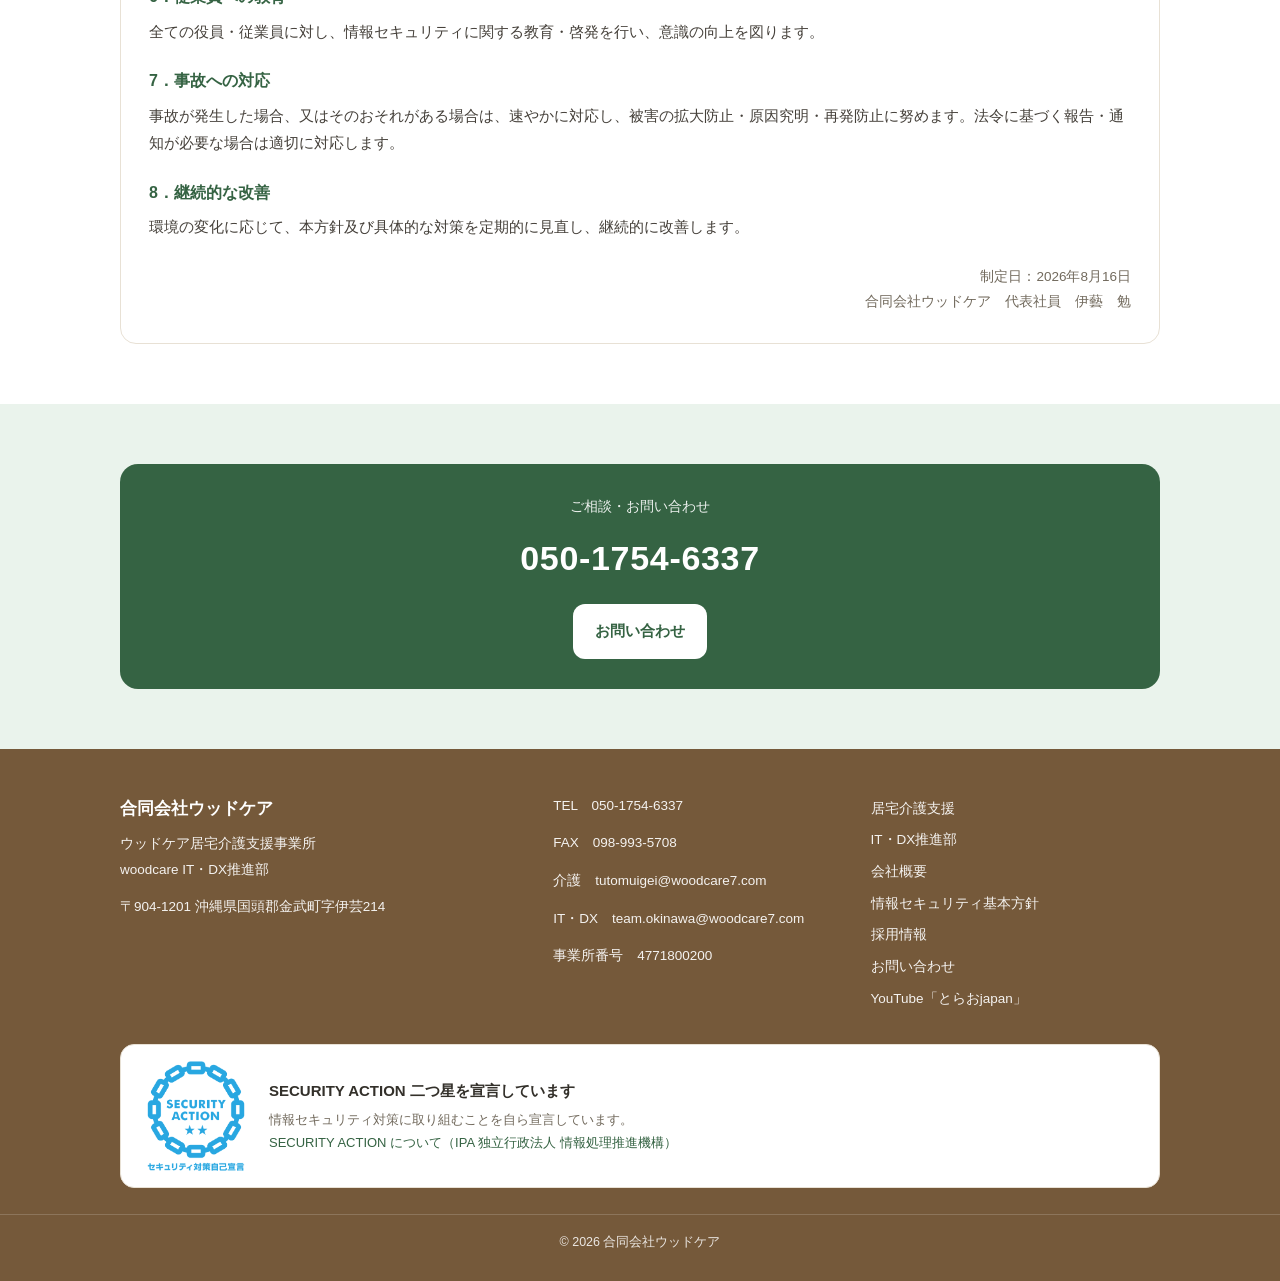
==== commit 28dd7213: "SECURITY ACTION 二つ星のロゴを設置し、会社概要から出資額の行を削除 - IPA 配布の futatsuboshi.zip から color/security_action_futats" ====
--- a/company.html
+++ b/company.html
@@ -45,7 +45,6 @@
       <tr><th>代表者</th><td>代表社員　伊藝　勉</td></tr>
       <tr><th>所在地</th><td>〒904-1201　沖縄県国頭郡金武町字伊芸214</td></tr>
       <tr><th>設立</th><td>2022年（令和4年）8月17日</td></tr>
-      <tr><th>資本金</th><td>100万円</td></tr>
       <tr><th>電話</th><td><a href="tel:05017546337">050-1754-6337</a></td></tr>
       <tr><th>FAX</th><td>098-993-5708</td></tr>
       <tr><th>メール</th><td>
@@ -107,6 +106,20 @@
       <div class="sec-t">INFORMATION SECURITY</div>
       <h2 class="sec-h">情報セキュリティ基本方針</h2>
     </div>
+
+    <div class="sa" style="margin-bottom:22px">
+      <img src="images/security-action-2star.png"
+           alt="SECURITY ACTION 二つ星（セキュリティ対策自己宣言）"
+           width="1378" height="1378">
+      <div>
+        <div class="t">SECURITY ACTION 二つ星を宣言しています</div>
+        <div class="d">
+          SECURITY ACTION は、中小企業等が情報セキュリティ対策に取り組むことを自ら宣言する制度です。<br>
+          <a href="https://www.ipa.go.jp/security/security-action/" target="_blank" rel="noopener">SECURITY ACTION について（IPA 独立行政法人 情報処理推進機構）</a>
+        </div>
+      </div>
+    </div>
+
     <div class="policy">
       <p>合同会社ウッドケア（ウッドケア居宅介護支援事業所）は、居宅介護支援事業を通じて、利用者の皆様の心身の状況や生活に関する情報など、特に配慮を要する個人情報（要配慮個人情報）を数多くお預かりしています。これらの情報を適切に保護することは、利用者との信頼関係の基盤であり、事業者としての社会的責務であると認識しています。当社は、情報セキュリティの重要性を深く認識し、以下の基本方針を定め、組織的かつ継続的に情報セキュリティ対策に取り組みます。</p>
 
@@ -181,6 +194,20 @@
       </ul>
     </div>
   </div>
+  <div class="wrap sa-foot">
+    <div class="sa">
+      <img src="images/security-action-2star.png"
+           alt="SECURITY ACTION 二つ星（セキュリティ対策自己宣言）"
+           width="1378" height="1378" loading="lazy">
+      <div>
+        <div class="t">SECURITY ACTION 二つ星を宣言しています</div>
+        <div class="d">
+          情報セキュリティ対策に取り組むことを自ら宣言しています。<br>
+          <a href="https://www.ipa.go.jp/security/security-action/" target="_blank" rel="noopener">SECURITY ACTION について（IPA 独立行政法人 情報処理推進機構）</a>
+        </div>
+      </div>
+    </div>
+  </div>
   <div class="copy">© 2026 合同会社ウッドケア</div>
 </footer>
 
--- a/style.css
+++ b/style.css
@@ -119,6 +119,57 @@
 .gallery .pic img{aspect-ratio:4/3}
 .gallery figcaption{font-size:12.5px;color:var(--muted);margin-top:6px;text-align:center}
 
+/* 採用の帯（ホームの上段。求人が目立つように） */
+.recruit-band{
+  background:linear-gradient(100deg,var(--brown) 0%,var(--brown-d) 100%);
+  color:#fff;padding:26px 0;
+}
+.recruit-band .inner{
+  display:flex;align-items:center;justify-content:space-between;gap:22px;flex-wrap:wrap;
+}
+.recruit-band .t{font-size:12.5px;font-weight:800;letter-spacing:.16em;opacity:.92}
+.recruit-band h2{font-size:22px;font-weight:800;margin:4px 0 6px;line-height:1.5}
+.recruit-band p{font-size:14.5px;opacity:.95}
+.recruit-band .jobs{display:flex;gap:10px;flex-wrap:wrap;margin-top:10px}
+.recruit-band .job{
+  background:rgba(255,255,255,.16);border:1px solid rgba(255,255,255,.34);
+  border-radius:999px;padding:5px 14px;font-size:13px;font-weight:700;
+}
+@media(max-width:860px){
+  .recruit-band .inner{flex-direction:column;align-items:flex-start}
+  .recruit-band h2{font-size:19px}
+}
+
+/* 動くタイル（音なし・自動再生の短い動画） */
+.movie{
+  border-radius:16px;overflow:hidden;background:var(--cream);
+  box-shadow:0 6px 22px rgba(53,99,67,.10);line-height:0;position:relative;
+}
+.movie video,.movie img{width:100%;height:auto;display:block}
+/* 動きを減らす設定の方には、静止画のように見せる */
+@media (prefers-reduced-motion: reduce){
+  .movie video{display:none}
+  .movie .fallback{display:block}
+}
+.movie .fallback{display:none}
+
+/* 地図の埋め込み（スマホでも崩れないように枠で包む） */
+.mapbox{
+  position:relative;width:100%;border-radius:14px;overflow:hidden;
+  border:1px solid var(--line);box-shadow:0 6px 22px rgba(53,99,67,.08);
+  background:var(--cream);line-height:0;
+}
+.mapbox iframe{width:100%;height:360px;border:0;display:block}
+@media(max-width:640px){.mapbox iframe{height:280px}}
+
+/* 相談チャネルのカード */
+.ch{display:grid;grid-template-columns:repeat(3,1fr);gap:20px;align-items:stretch}
+@media(max-width:860px){.ch{grid-template-columns:1fr}}
+.ch .card .body{gap:12px}
+.ch .big{font-size:22px;font-weight:800;color:var(--green-d);letter-spacing:.01em;word-break:break-all}
+.ch .big a{color:var(--green-d)}
+@media(max-width:640px){.ch .big{font-size:18px}}
+
 /* YouTube */
 .tube{display:grid;grid-template-columns:1fr 1.1fr;gap:28px;align-items:center}
 @media(max-width:860px){.tube{grid-template-columns:1fr}}
@@ -208,6 +259,35 @@
 .todo b{color:var(--warn)}
 .note{font-size:13px;color:var(--muted);margin-top:10px}
 
+/* ---------------- SECURITY ACTION（セキュリティ対策自己宣言）ロゴ ----------------
+   IPA「SECURITY ACTION ロゴマーク使用ガイドライン」(2024.07.01 Ver3.1) を守る。
+     ・Web は縦 34px 以上   → ここでは 110px（スマホ 92px）
+     ・加工しない           → 色・縦横比・形を変えない。フチや文字を足さない。
+                              切らない。薄くしない（opacity・filter を当てない）
+     ・背景を透けさせない   → かならず白の無地の板の上に置く（写真・模様の上に置かない）
+     ・「セキュリティ対策自己宣言」の文字は画像の一部。文字ごと使う
+   画像そのものには一切スタイルを当てず、**縦横だけ**を指定する。
+   ------------------------------------------------------------------------ */
+.sa{
+  display:flex;align-items:center;gap:18px;
+  background:#fff;border:1px solid var(--line);border-radius:14px;
+  padding:16px 20px;color:var(--ink);
+}
+.sa img{width:110px;height:110px;flex:0 0 110px}   /* 正方形のまま・34px 以上 */
+.sa .t{font-weight:800;font-size:15px;line-height:1.7}
+.sa .d{font-size:13px;color:var(--muted);margin-top:5px;line-height:1.8}
+.sa .d a{color:var(--green-d)}
+@media(max-width:560px){
+  .sa{flex-direction:column;text-align:center;gap:12px;padding:18px}
+  .sa img{width:92px;height:92px;flex:0 0 92px}
+}
+
+/* フッターは地が濃い茶色なので、白い板の上に置いて読みやすさを確保する */
+.sa-foot{margin-top:30px}
+footer .sa{color:var(--ink)}
+footer .sa .t,footer .sa .d{opacity:1}
+footer .sa a{color:var(--green-d)}
+
 /* ---------------- 連絡先の箱 ---------------- */
 .contactbox{background:var(--green-d);color:#fff;border-radius:18px;padding:30px;text-align:center}
 .contactbox .lbl{font-size:13.5px;opacity:.9}
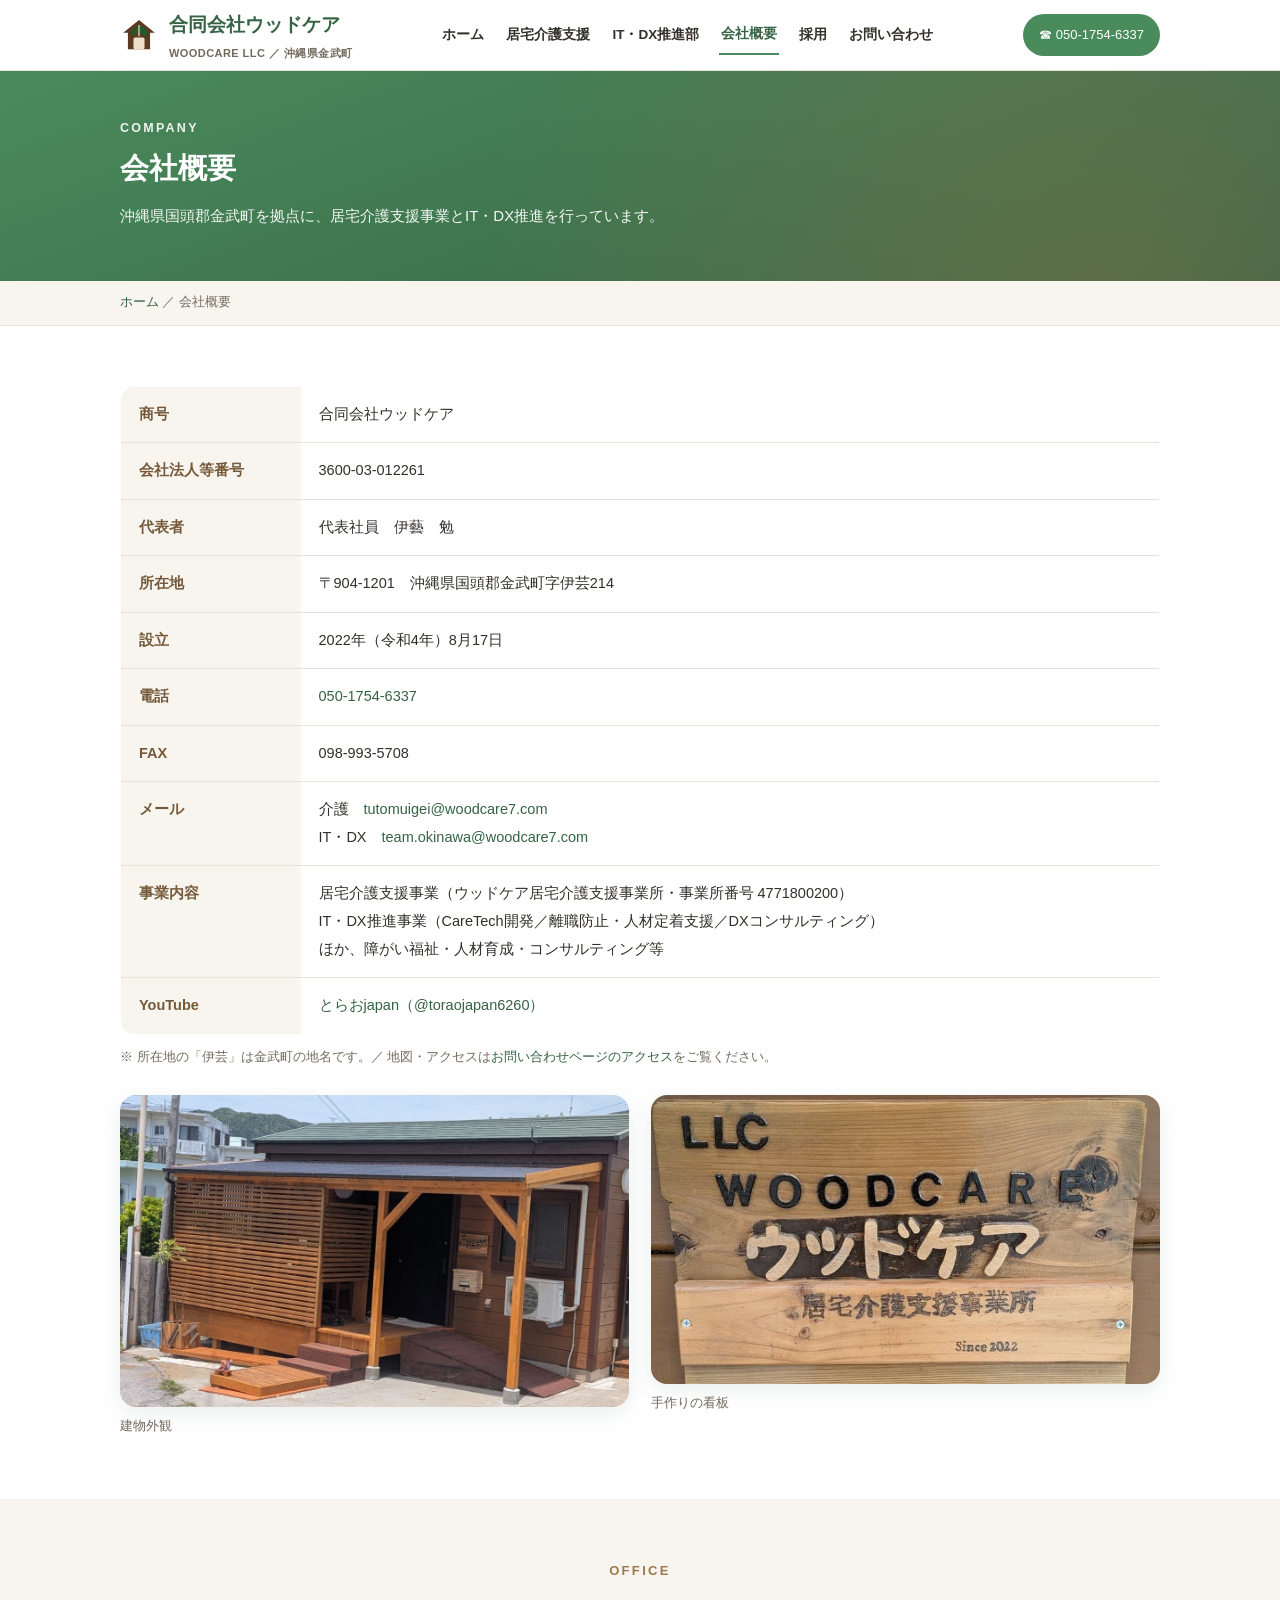
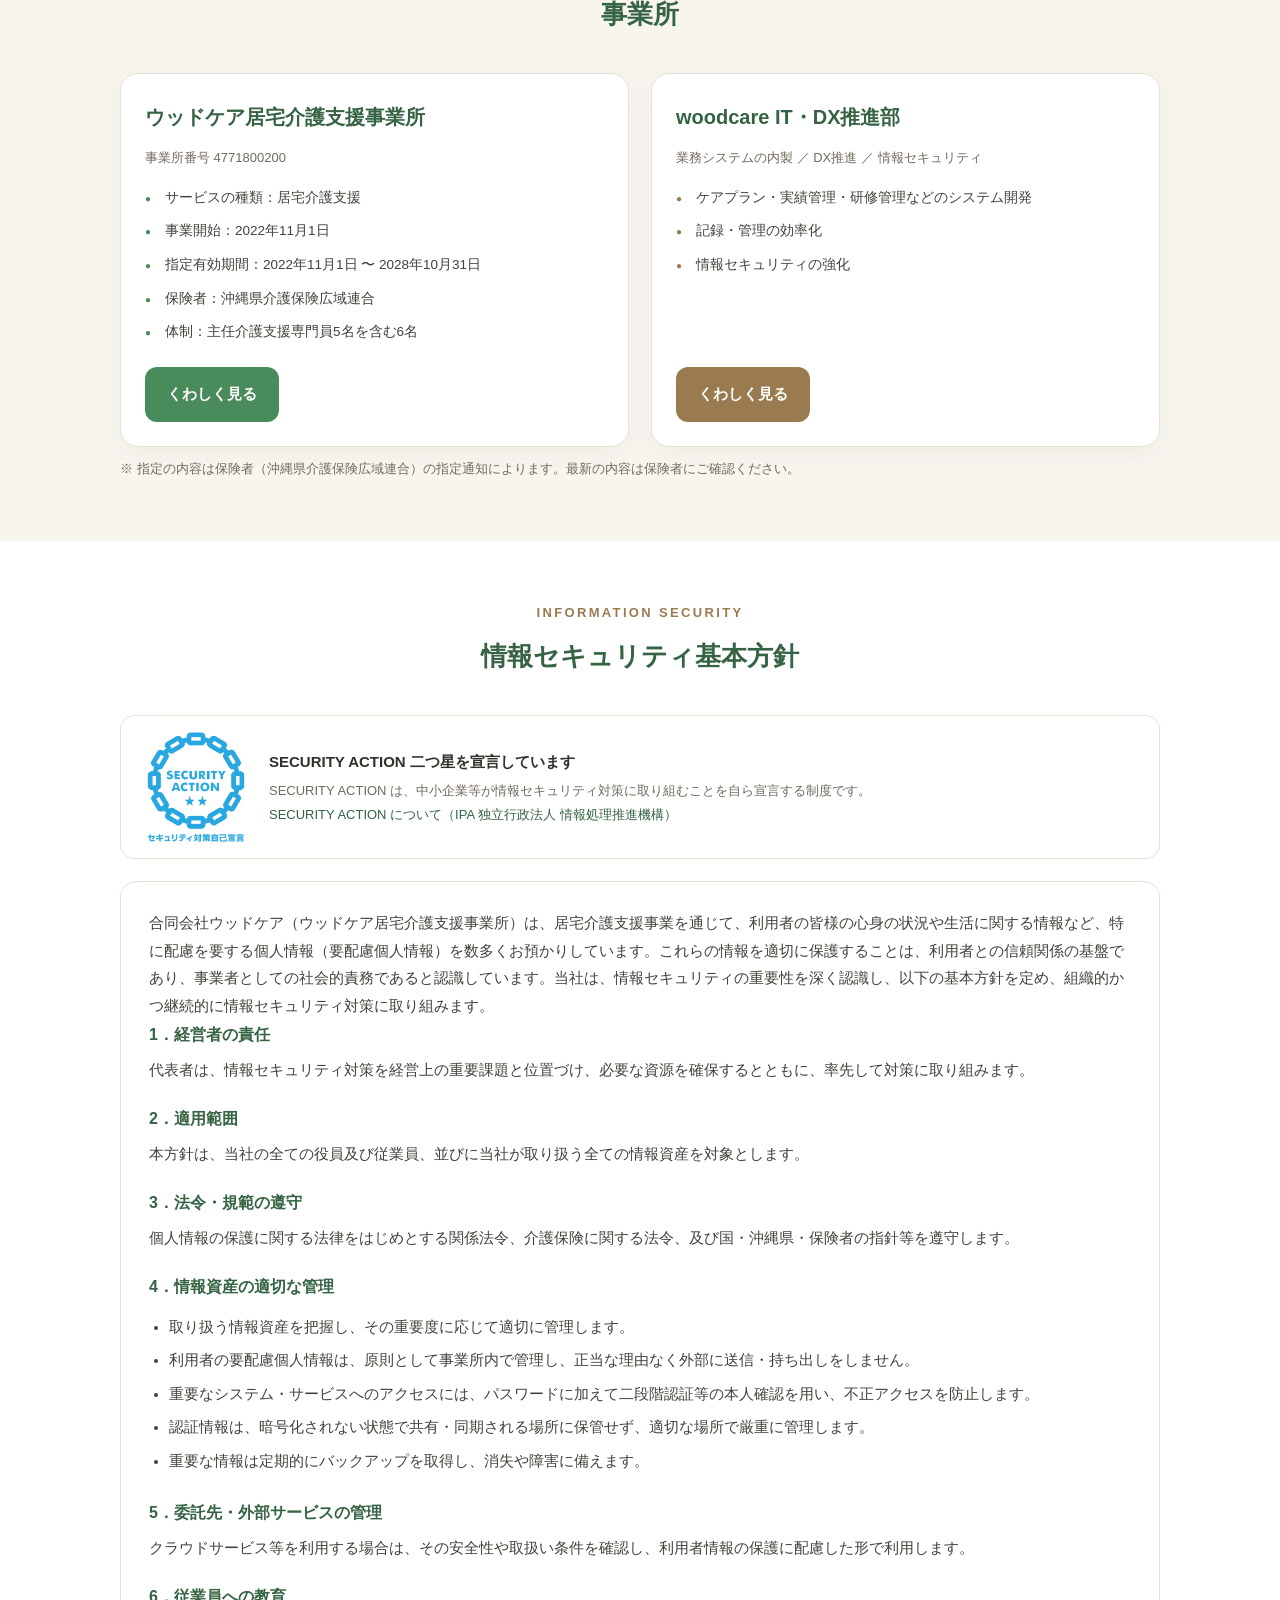
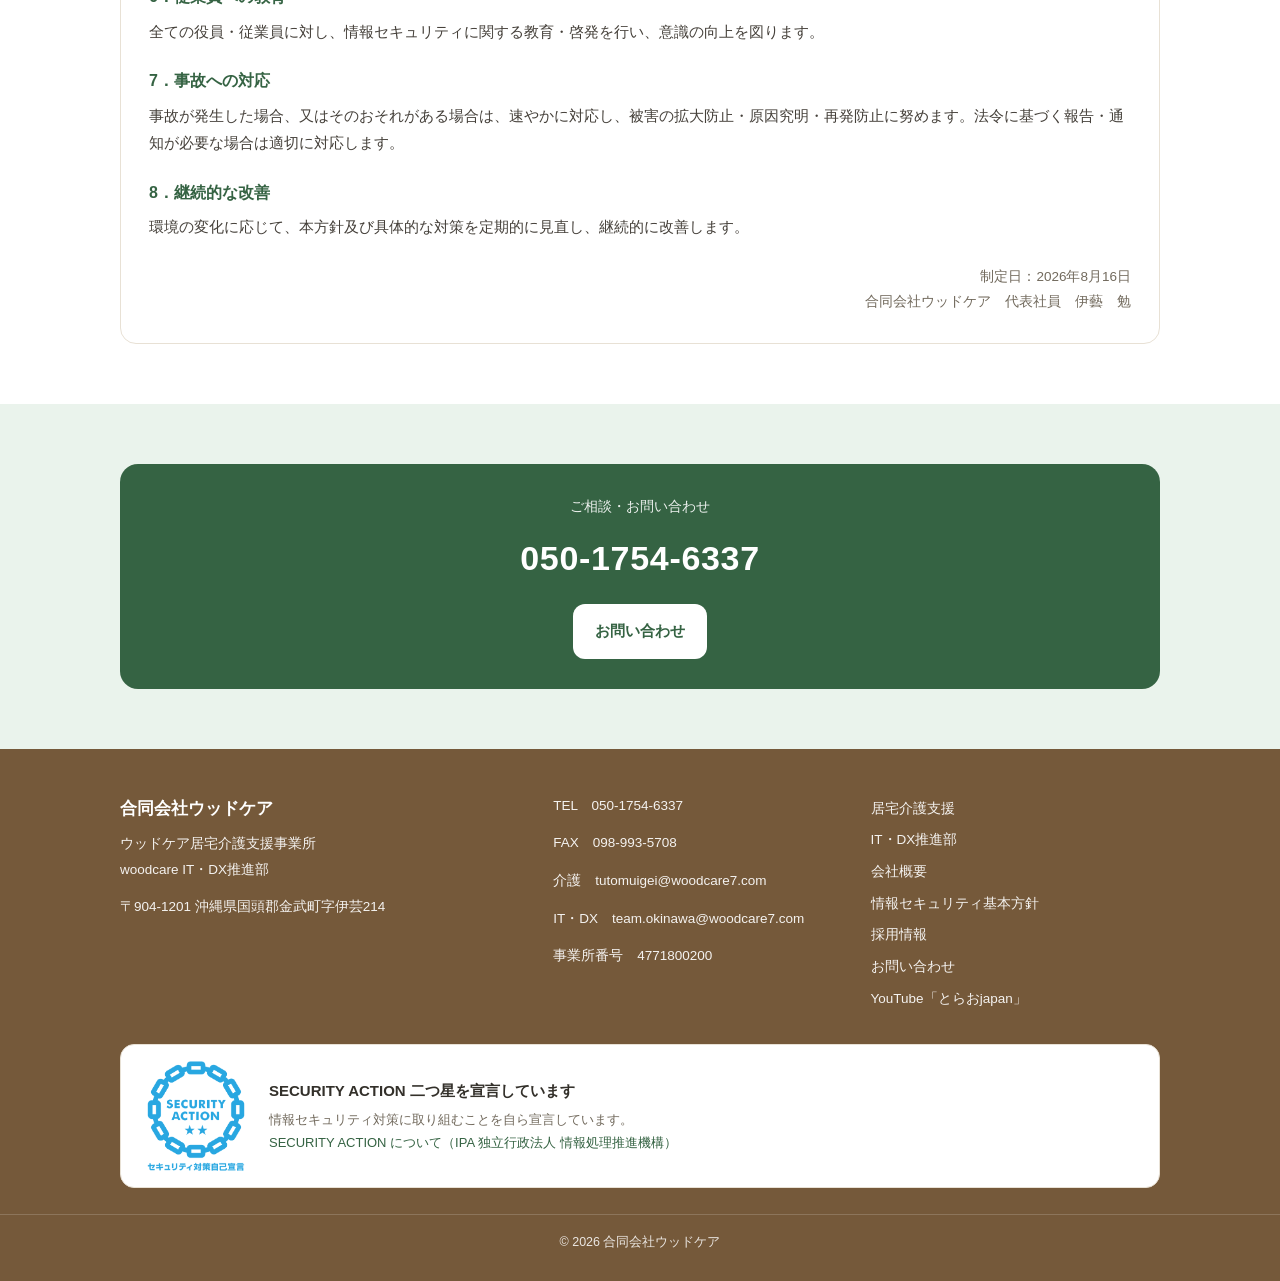
==== commit 655d72ef: "SEO対策：title/description/canonical/OGP/構造化データ/sitemap/robots を追加 - 全6ページに canonical・OGP（og:title/desc" ====
--- a/company.html
+++ b/company.html
@@ -3,8 +3,23 @@
 <head>
 <meta charset="UTF-8">
 <meta name="viewport" content="width=device-width, initial-scale=1.0">
-<title>会社概要・情報セキュリティ基本方針｜合同会社ウッドケア</title>
+<title>会社概要・情報セキュリティ基本方針｜合同会社ウッドケア（沖縄県金武町）</title>
 <meta name="description" content="合同会社ウッドケア（沖縄県国頭郡金武町字伊芸214）の会社概要と、情報セキュリティ基本方針を掲載しています。">
+<link rel="canonical" href="https://tutomuigei-blip.github.io/woodcare-site/company.html">
+<meta property="og:type" content="article">
+<meta property="og:site_name" content="合同会社ウッドケア">
+<meta property="og:locale" content="ja_JP">
+<meta property="og:title" content="会社概要・情報セキュリティ基本方針｜合同会社ウッドケア（沖縄県金武町）">
+<meta property="og:description" content="合同会社ウッドケア（沖縄県国頭郡金武町字伊芸214）の会社概要と、情報セキュリティ基本方針を掲載しています。">
+<meta property="og:url" content="https://tutomuigei-blip.github.io/woodcare-site/company.html">
+<meta property="og:image" content="https://tutomuigei-blip.github.io/woodcare-site/images/building.jpg">
+<meta property="og:image:width" content="1142">
+<meta property="og:image:height" content="700">
+<meta property="og:image:alt" content="合同会社ウッドケア 事務所の外観（沖縄県金武町）">
+<meta name="twitter:card" content="summary_large_image">
+<meta name="twitter:title" content="会社概要・情報セキュリティ基本方針｜合同会社ウッドケア（沖縄県金武町）">
+<meta name="twitter:description" content="合同会社ウッドケア（沖縄県国頭郡金武町字伊芸214）の会社概要と、情報セキュリティ基本方針を掲載しています。">
+<meta name="twitter:image" content="https://tutomuigei-blip.github.io/woodcare-site/images/building.jpg">
 <link rel="stylesheet" href="style.css">
 <link rel="icon" href="images/logo.svg" type="image/svg+xml">
 </head>
@@ -58,7 +73,7 @@
       </td></tr>
       <tr><th>YouTube</th><td><a href="https://www.youtube.com/@toraojapan6260" target="_blank" rel="noopener">とらおjapan（@toraojapan6260）</a></td></tr>
     </table>
-    <p class="note">※ 所在地の「伊芸」は金武町の地名です。</p>
+    <p class="note">※ 所在地の「伊芸」は金武町の地名です。／ 地図・アクセスは<a href="contact.html#access">お問い合わせページのアクセス</a>をご覧ください。</p>
     <div class="cards2" style="margin-top:26px">
       <div><div class="pic"><img src="images/building.jpg" alt="ウッドケアの建物外観" width="1142" height="700" loading="lazy"></div><p class="cap">建物外観</p></div>
       <div><div class="pic"><img src="images/sign.jpg" alt="手作りの看板" width="800" height="453" loading="lazy"></div><p class="cap">手作りの看板</p></div>
--- a/style.css
+++ b/style.css
@@ -163,12 +163,26 @@
 @media(max-width:640px){.mapbox iframe{height:280px}}
 
 /* 相談チャネルのカード */
-.ch{display:grid;grid-template-columns:repeat(3,1fr);gap:20px;align-items:stretch}
-@media(max-width:860px){.ch{grid-template-columns:1fr}}
+.ch{display:grid;grid-template-columns:repeat(2,1fr);gap:20px;align-items:stretch}
+@media(max-width:640px){.ch{grid-template-columns:1fr}}
 .ch .card .body{gap:12px}
 .ch .big{font-size:22px;font-weight:800;color:var(--green-d);letter-spacing:.01em;word-break:break-all}
 .ch .big a{color:var(--green-d)}
 @media(max-width:640px){.ch .big{font-size:18px}}
+
+/* LINEのカード（QRコードはパソコンでご覧の方向け／ボタンはスマホの方向け） */
+.ch .qr{margin-top:4px;text-align:center}
+.ch .qr img{
+  width:200px;height:200px;max-width:100%;display:inline-block;
+  border:1px solid var(--line);border-radius:12px;background:#fff;
+}
+.ch .qr .note{margin-top:8px}
+/* スマホは自分の画面のQRを読めないので、ボタンを大きく・QRは小さめに */
+@media(max-width:640px){
+  .ch .line-btn{width:100%;justify-content:center;font-size:16px;padding:15px 22px}
+  .ch .qr img{width:132px;height:132px}
+  .ch .qr .note{font-size:12px}
+}
 
 /* YouTube */
 .tube{display:grid;grid-template-columns:1fr 1.1fr;gap:28px;align-items:center}
